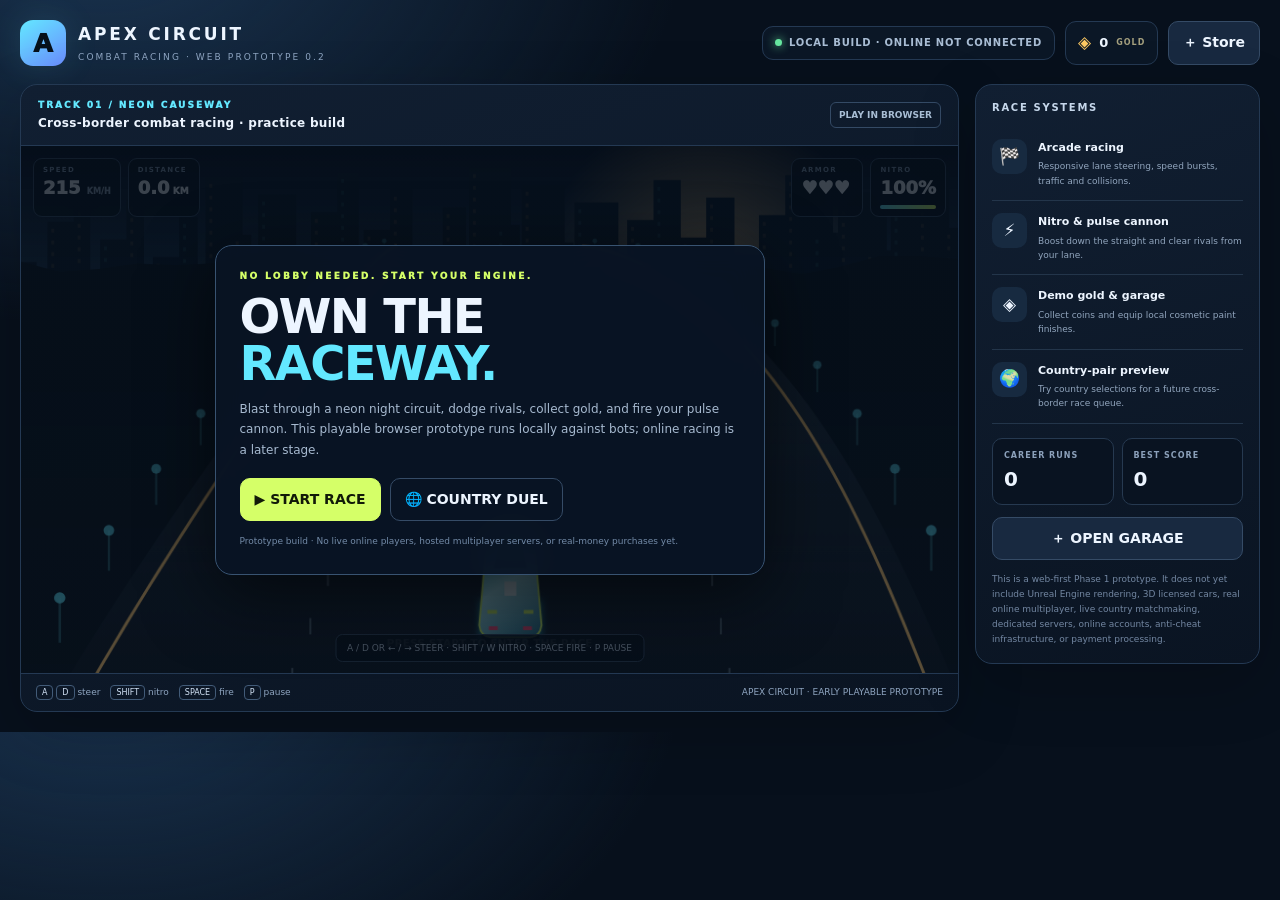
==== apex-circuit/index.html @ bd014fd3 "Publish APEX CIRCUIT browser racing prototype" ====
<!doctype html>
<html lang="en">
<head>
<meta charset="utf-8"><meta name="viewport" content="width=device-width,initial-scale=1,viewport-fit=cover"><meta name="theme-color" content="#07101c">
<title>APEX CIRCUIT — Combat Racing</title>
<style>
:root{--bg:#07101c;--panel:#0d1929;--line:#243953;--muted:#91a5bd;--text:#edf5ff;--cyan:#63e8ff;--lime:#d5ff68;--gold:#ffcb63;--pink:#ff638f}*{box-sizing:border-box}body{margin:0;padding:20px;background:radial-gradient(ellipse at 8% -10%,#1a3451 0,transparent 35%),var(--bg);color:var(--text);font:14px/1.4 Inter,ui-sans-serif,system-ui,-apple-system,"Segoe UI",sans-serif}button,select{font:inherit}button{cursor:pointer;border:1px solid #354b66;border-radius:10px;padding:11px 14px;background:#182940;color:var(--text);font-weight:800;transition:transform .15s,border-color .15s}button:hover{border-color:var(--cyan)}button:active{transform:scale(.98)}button:focus-visible,select:focus-visible{outline:2px solid var(--cyan);outline-offset:3px}.app{max-width:1440px;margin:auto}.top{display:flex;align-items:center;justify-content:space-between;gap:16px;margin-bottom:18px}.brand{display:flex;align-items:center;gap:12px}.mark{width:46px;height:46px;border-radius:13px;display:grid;place-items:center;color:#06111b;font-weight:1000;font-size:25px;background:linear-gradient(145deg,var(--cyan),#6a8dff);box-shadow:0 0 34px #63e8ff22}.brand h1{font-size:17px;letter-spacing:2.8px;margin:0}.brand p{font-size:9px;color:#8fa6c3;letter-spacing:2.1px;margin:4px 0 0}.actions{display:flex;gap:10px;align-items:center}.pill,.wallet{border:1px solid var(--line);border-radius:11px;padding:9px 12px;background:#0b1726;color:#a9bdd4;font-size:10px;font-weight:900;letter-spacing:.8px;white-space:nowrap}.pill:before{content:"";display:inline-block;width:7px;height:7px;background:#67e7a0;border-radius:50%;margin-right:7px;box-shadow:0 0 10px #67e7a0}.wallet{display:flex;gap:8px;align-items:center;color:var(--text);letter-spacing:0;font-size:13px}.gold{color:var(--gold);font-size:17px}.layout{display:grid;grid-template-columns:minmax(0,1fr) 285px;gap:16px;align-items:start}.panel{border:1px solid var(--line);border-radius:17px;overflow:hidden;background:linear-gradient(160deg,#111f32,#0a1422);box-shadow:0 20px 65px #0003}.panel-head{display:flex;align-items:center;justify-content:space-between;gap:12px;padding:14px 17px;border-bottom:1px solid var(--line)}.eyebrow{font-size:9px;color:var(--cyan);font-weight:950;letter-spacing:2px}.panel-head strong{display:block;font-size:12px;margin-top:3px;letter-spacing:.3px}.tag{font-size:9px;color:#a9bed5;border:1px solid #344a65;border-radius:6px;padding:6px 8px;white-space:nowrap;font-weight:900}.stage{position:relative;background:#0b1524}.stage canvas{display:block;width:100%;height:auto;aspect-ratio:16/9;background:#101b2d;touch-action:none}.hud{position:absolute;top:12px;left:12px;right:12px;display:flex;justify-content:space-between;gap:8px;pointer-events:none}.hud-group{display:flex;gap:7px}.hudbox{min-width:72px;border:1px solid #3a526e;border-radius:9px;background:#081321d9;padding:7px 9px;backdrop-filter:blur(8px)}.label{font-size:7px;color:#8ca4c0;font-weight:900;letter-spacing:1.3px;display:block}.value{font-weight:1000;font-size:18px;line-height:1.3;display:block}.meter{width:100%;height:4px;background:#25374c;margin-top:5px;border-radius:5px;overflow:hidden}.meter i{display:block;width:100%;height:100%;background:linear-gradient(90deg,var(--cyan),var(--lime))}.hint{position:absolute;bottom:11px;left:50%;transform:translateX(-50%);border:1px solid #364b64;border-radius:7px;background:#07111edb;padding:7px 11px;font-size:9px;color:#c1d2e5;white-space:nowrap;pointer-events:none}.overlay{position:absolute;inset:0;display:flex;align-items:center;justify-content:center;padding:18px;background:linear-gradient(180deg,#050d17c7,#050d17a8)}.overlay.hide{display:none}.modal{max-width:550px;width:100%;border:1px solid #385371;background:#091424ed;backdrop-filter:blur(16px);border-radius:17px;padding:24px;box-shadow:0 20px 70px #0008}.kicker{color:var(--lime);font-size:9px;font-weight:1000;letter-spacing:2.4px}.modal h2{font-size:clamp(29px,4.5vw,48px);line-height:.98;letter-spacing:-1.7px;margin:10px 0}.modal h2 em{color:var(--cyan);font-style:normal}.modal p{font-size:12px;line-height:1.7;color:#a7bad0;margin:12px 0 18px}.modal-actions{display:flex;flex-wrap:wrap;gap:9px}.primary{background:var(--lime);border-color:var(--lime);color:#111908}.primary:hover{background:#e2ff9a;border-color:#e2ff9a}.ghost{background:transparent}.note{font-size:9px!important;color:#738ba8!important;margin:13px 0 0!important}.side{padding:16px}.side h3{font-size:10px;letter-spacing:1.7px;color:#c6d7eb;margin:0 0 12px}.feature{display:flex;gap:11px;border-bottom:1px solid #23354a;padding:12px 0}.ico{width:35px;height:35px;flex:0 0 auto;display:grid;place-items:center;border-radius:10px;background:#172a40;font-size:17px}.feature b{display:block;font-size:11px;margin:1px 0 4px}.feature small{display:block;color:var(--muted);font-size:9px;line-height:1.6}.stats{display:grid;grid-template-columns:1fr 1fr;gap:8px;margin-top:14px}.stat{padding:11px;border:1px solid #263950;border-radius:10px;background:#091321}.stat span{font-size:8px;color:#8ca1bb;font-weight:900;letter-spacing:1px;display:block}.stat strong{font-size:20px;display:block;margin-top:4px}.side button.full{width:100%;margin-top:12px}.disclaimer{font-size:9px;color:#7387a2;line-height:1.65;margin:12px 0 0}.bottom{display:flex;justify-content:space-between;align-items:center;gap:12px;padding:12px 15px;border-top:1px solid var(--line);color:#8ea4bf;font-size:9px}.keys{display:flex;gap:10px;flex-wrap:wrap}.key{border:1px solid #425b78;border-radius:4px;padding:2px 5px;color:#d2e2f5;font-size:8px}.mobile{display:none;grid-template-columns:1fr 1fr 1fr;gap:8px;padding:10px;background:#091321;border-top:1px solid var(--line)}.mobile button{min-height:46px;touch-action:manipulation}.mobile .fire{background:#38182a;border-color:#72364e}.mobile .boost{background:#153228;border-color:#315d4c}.shopgrid{display:grid;grid-template-columns:repeat(3,1fr);gap:9px;margin-top:15px}.item{border:1px solid #2d425c;border-radius:10px;padding:10px;background:#0d1a2b;text-align:center}.swatch{height:48px;border-radius:7px;margin-bottom:9px;position:relative;overflow:hidden;background:linear-gradient(135deg,#63e8ff,#1d5e91)}.swatch:after{content:"";position:absolute;width:10px;height:80px;background:#ffffffa8;top:-12px;left:48%;transform:rotate(30deg)}.swatch.pink{background:linear-gradient(135deg,#ff638f,#772b60)}.swatch.goldskin{background:linear-gradient(135deg,#ffdc7a,#875018)}.item b{font-size:10px;display:block}.item small{font-size:9px;color:var(--gold);display:block;margin:6px}.item button{width:100%;padding:7px 3px;font-size:9px}.item button.owned{color:#9df4bc;border-color:#2c6749;background:#10291d}.country{display:grid;grid-template-columns:1fr 1fr;gap:10px}.country label{display:block;font-size:9px;color:#9db1c9;margin-bottom:5px}.country select{width:100%;padding:10px;color:#fff;background:#102039;border:1px solid #344c68;border-radius:8px}.close{float:right;padding:5px 9px}.toast{position:absolute;left:50%;top:50%;transform:translate(-50%,-50%);padding:10px 14px;background:#06101de8;border:1px solid var(--cyan);border-radius:10px;font-weight:900;letter-spacing:1px;pointer-events:none;opacity:0;transition:opacity .2s}.toast.show{opacity:1}
@media(max-width:980px){body{padding:12px}.layout{grid-template-columns:1fr}.side{display:grid;grid-template-columns:1fr 1fr;gap:0 20px}.side h3{grid-column:1/-1}.side .features{grid-row:2}.side .stats{grid-column:2;grid-row:2;align-content:start;margin-top:0}.side button.full,.side .disclaimer{grid-column:1/-1}}@media(max-width:600px){body{padding:7px}.top{margin-bottom:10px}.mark{width:37px;height:37px}.brand h1{font-size:13px;letter-spacing:1.6px}.brand p{font-size:7px;letter-spacing:1px}.pill{display:none}.wallet{font-size:11px;padding:7px}.layout{gap:9px}.panel-head{padding:11px}.panel-head strong{font-size:10px}.tag{font-size:7px}.stage canvas{aspect-ratio:4/5}.hud{top:7px;left:7px;right:7px}.hudbox{min-width:56px;padding:5px 6px}.value{font-size:14px}.label{font-size:6px}.hint{display:none}.mobile{display:grid}.bottom{align-items:flex-start;flex-direction:column}.side{display:block;padding:13px}.side .stats{margin-top:12px}.shopgrid{grid-template-columns:1fr 1fr}.modal{padding:18px}.modal h2{font-size:31px}.modal p{font-size:11px}.overlay{padding:9px}.modal-actions button{flex:1}.disclaimer{margin-bottom:0}}
@media(prefers-reduced-motion:reduce){*{transition:none!important}}
</style></head><body><main class="app" id="app">
<header class="top"><div class="brand"><div class="mark">A</div><div><h1>APEX CIRCUIT</h1><p>COMBAT RACING · WEB PROTOTYPE 0.2</p></div></div><div class="actions"><div class="pill">LOCAL BUILD · ONLINE NOT CONNECTED</div><div class="wallet"><span class="gold">◈</span><span id="wallet">0</span><span style="font-size:8px;color:#a6a17f;letter-spacing:1px">GOLD</span></div><button id="storeTop">＋ Store</button></div></header>
<div class="layout"><section class="panel"><div class="panel-head"><div><div class="eyebrow">TRACK 01 / NEON CAUSEWAY</div><strong>Cross-border combat racing · practice build</strong></div><span class="tag">PLAY IN BROWSER</span></div><div class="stage"><canvas id="game" width="960" height="540" aria-label="Playable arcade racing game"></canvas><div class="hud"><div class="hud-group"><div class="hudbox"><span class="label">SPEED</span><span class="value"><span id="speed">000</span> <small style="font-size:8px;color:#91a5bd">KM/H</small></span></div><div class="hudbox"><span class="label">DISTANCE</span><span class="value" id="distance">0.0<span style="font-size:9px"> KM</span></span></div></div><div class="hud-group"><div class="hudbox"><span class="label">ARMOR</span><span class="value" id="armor">♥♥♥</span></div><div class="hudbox"><span class="label">NITRO</span><span class="value" id="nitroVal">100%</span><div class="meter"><i id="nitroMeter"></i></div></div></div></div><div class="hint">A / D OR ← / → STEER · SHIFT / W NITRO · SPACE FIRE · P PAUSE</div><div class="toast" id="toast">NITRO</div>
<div class="overlay" id="startOverlay"><div class="modal"><div class="kicker">NO LOBBY NEEDED. START YOUR ENGINE.</div><h2>OWN THE<br><em>RACEWAY.</em></h2><p>Blast through a neon night circuit, dodge rivals, collect gold, and fire your pulse cannon. This playable browser prototype runs locally against bots; online racing is a later stage.</p><div class="modal-actions"><button class="primary" id="start">▶ START RACE</button><button class="ghost" id="countryOpen">🌐 COUNTRY DUEL</button></div><p class="note">Prototype build · No live online players, hosted multiplayer servers, or real-money purchases yet.</p></div></div>
<div class="overlay hide" id="pauseOverlay"><div class="modal"><div class="kicker">RACE SUSPENDED</div><h2>TAKE A<br><em>BREATHER.</em></h2><p>Your run is paused. Jump back into the race when you're ready.</p><div class="modal-actions"><button class="primary" id="resume">▶ RESUME</button><button class="ghost" id="restart">↻ RESTART</button><button class="ghost" id="home">⌂ HOME</button></div></div></div>
<div class="overlay hide" id="endOverlay"><div class="modal"><div class="kicker" id="endKicker">FINISH LINE CROSSED</div><h2 id="endTitle">YOU OWNED<br><em>THE ROAD.</em></h2><p id="endText">Race complete.</p><div class="stats"><div class="stat"><span>RACE SCORE</span><strong id="finalScore">0</strong></div><div class="stat"><span>GOLD EARNED</span><strong id="finalGold">0</strong></div></div><div class="modal-actions" style="margin-top:15px"><button class="primary" id="again">↻ RACE AGAIN</button><button class="ghost" id="endStore">＋ GARAGE</button></div></div></div>
<div class="overlay hide" id="shopOverlay"><div class="modal"><button class="close" id="shopClose">✕</button><div class="kicker">THE GARAGE / COSMETICS</div><h2>MAKE IT<br><em>YOURS.</em></h2><p>Unlock paint finishes using the gold you collect during races. These items are stored only in this browser for the prototype.</p><div class="shopgrid" id="shopGrid"></div><p class="note">Demo currency only. Payment processing and server-side inventory are not connected.</p></div></div>
<div class="overlay hide" id="countryOverlay"><div class="modal"><button class="close" id="countryClose">✕</button><div class="kicker">GLOBAL MATCHMAKING / PREVIEW</div><h2>CHOOSE YOUR<br><em>RIVAL NATIONS.</em></h2><p>This previews your country-pair idea. No live players are contacted in this demo.</p><div class="country"><div><label for="countryA">TEAM A</label><select id="countryA"><option>India</option><option>Japan</option><option>Germany</option><option>United States</option><option>Brazil</option><option>United Kingdom</option><option>Australia</option></select></div><div><label for="countryB">TEAM B</label><select id="countryB"><option>Japan</option><option>India</option><option>Germany</option><option>United States</option><option>Brazil</option><option>United Kingdom</option><option>Australia</option></select></div></div><div class="stat" style="margin-top:13px"><span>SELECTED MATCHUP</span><strong id="matchup" style="font-size:15px">India vs Japan</strong></div><div class="modal-actions" style="margin-top:14px"><button class="primary" id="setMatchup">USE MATCHUP</button></div><p class="note">Real matchmaking requires player accounts, queue services, ping checks and regional game servers.</p></div></div>
</div><div class="mobile"><button id="left">◀ LEFT</button><button class="fire" id="fire">◎ FIRE</button><button id="right">RIGHT ▶</button><button class="boost" id="boost" style="grid-column:1/-1">⚡ HOLD FOR NITRO</button></div><div class="bottom"><div class="keys"><span><span class="key">A</span> <span class="key">D</span> steer</span><span><span class="key">SHIFT</span> nitro</span><span><span class="key">SPACE</span> fire</span><span><span class="key">P</span> pause</span></div><span>APEX CIRCUIT · EARLY PLAYABLE PROTOTYPE</span></div></section>
<aside class="panel side"><h3>RACE SYSTEMS</h3><div class="features"><div class="feature"><div class="ico">🏁</div><div><b>Arcade racing</b><small>Responsive lane steering, speed bursts, traffic and collisions.</small></div></div><div class="feature"><div class="ico">⚡</div><div><b>Nitro & pulse cannon</b><small>Boost down the straight and clear rivals from your lane.</small></div></div><div class="feature"><div class="ico">◈</div><div><b>Demo gold & garage</b><small>Collect coins and equip local cosmetic paint finishes.</small></div></div><div class="feature"><div class="ico">🌍</div><div><b>Country-pair preview</b><small>Try country selections for a future cross-border race queue.</small></div></div></div><div class="stats"><div class="stat"><span>CAREER RUNS</span><strong id="runs">0</strong></div><div class="stat"><span>BEST SCORE</span><strong id="best">0</strong></div></div><button class="full" id="storeSide">＋ OPEN GARAGE</button><p class="disclaimer">This is a web-first Phase 1 prototype. It does not yet include Unreal Engine rendering, 3D licensed cars, real online multiplayer, live country matchmaking, dedicated servers, online accounts, anti-cheat infrastructure, or payment processing.</p></aside></div></main>
<script>
(()=>{'use strict';const $=id=>document.getElementById(id),c=$('game'),ctx=c.getContext('2d'),W=c.width,H=c.height;
const defaults={gold:0,runs:0,best:0,owned:['cyan'],skin:'cyan',pairA:'India',pairB:'Japan'};let profile={...defaults};try{const old=JSON.parse(localStorage.getItem('apexCircuitWeb_v2')||'null');if(old&&typeof old==='object')profile={...defaults,...old,owned:Array.isArray(old.owned)?old.owned:['cyan']}}catch(_){};const save=()=>{try{localStorage.setItem('apexCircuitWeb_v2',JSON.stringify(profile))}catch(_){}};
const skins=[{id:'cyan',name:'Ion Cyan',price:0,cls:''},{id:'pink',name:'Neon Pulse',price:80,cls:'pink'},{id:'gold',name:'Solar Gold',price:180,cls:'goldskin'}];let state='menu',time=0,elapsed=0,dist=0,score=0,armor=3,nitro=100,playerX=0,targetX=0,roadOffset=0,spawnTimer=.5,coinTimer=1.1,fireTimer=0,damage=0,shake=0,boost=false,keys={left:false,right:false,fire:false,boost:false},objects=[],shots=[],particles=[],sessionGold=0,done=false,last=performance.now(),toastTimer=0;
const rand=(a,b)=>a+Math.random()*(b-a),clamp=(n,a,b)=>Math.max(a,Math.min(b,n)),fmt=n=>Math.floor(Math.max(0,n)).toLocaleString('en-US'),esc=s=>String(s).replace(/[&<>"']/g,c=>({'&':'&amp;','<':'&lt;','>':'&gt;','"':'&quot;',"'":'&#39;'}[c]));
const overlays=['startOverlay','pauseOverlay','endOverlay','shopOverlay','countryOverlay'];function overlay(id){for(const name of overlays)$(name).classList.toggle('hide',name!==id)}function updateProfile(){$('wallet').textContent=fmt(profile.gold);$('runs').textContent=fmt(profile.runs);$('best').textContent=fmt(profile.best)}function hud(){$('speed').textContent=String(Math.round(215+(boost?100:0)+Math.abs(playerX)*15)).padStart(3,'0');$('distance').innerHTML=(dist/1000).toFixed(1)+'<span style="font-size:9px"> KM</span>';$('armor').textContent='♥'.repeat(Math.max(0,armor))+'♡'.repeat(3-Math.max(0,armor));$('nitroVal').textContent=Math.round(nitro)+'%';$('nitroMeter').style.width=nitro+'%'}function notify(t){$('toast').textContent=t;$('toast').classList.add('show');toastTimer=.8}
function newRace(){state='playing';elapsed=dist=score=0;armor=3;nitro=100;playerX=targetX=0;spawnTimer=.4;coinTimer=.9;fireTimer=0;damage=shake=0;objects=[];shots=[];particles=[];sessionGold=0;done=false;keys={left:false,right:false,fire:false,boost:false};boost=false;overlay('');last=performance.now();hud()}
function pause(){if(state==='playing'){state='paused';keys={left:false,right:false,fire:false,boost:false};overlay('pauseOverlay')}else if(state==='paused'){state='playing';overlay('');last=performance.now()}}
function endRace(win){if(done)return;done=true;state='ended';profile.runs++;profile.best=Math.max(profile.best,Math.floor(score));if(win){const bonus=100;profile.gold+=bonus;sessionGold+=bonus}save();updateProfile();$('endKicker').textContent=win?'FINISH LINE CROSSED':'VEHICLE DISABLED';$('endTitle').innerHTML=win?'YOU OWNED<br><em>THE ROAD.</em>':'RACE<br><em>OVER.</em>';$('endText').textContent=win?'The 12 km run is complete. Finish bonus added to your demo wallet.':'Your armor reached zero. Dodge traffic and use the pulse cannon to survive longer.';$('finalScore').textContent=fmt(score);$('finalGold').textContent=fmt(sessionGold);overlay('endOverlay')}
function roadCenter(z){return W*.5+Math.sin(roadOffset+z*2.2)*W*.035+Math.sin(roadOffset*.47+z*4.1)*W*.013}function roadWidth(z){return W*(.105+.39*Math.pow(z,1.1))}function laneX(lane,z){return roadCenter(z)+lane*roadWidth(z)*.29}function project(z){return H*.19+Math.pow(clamp(z,0,1.3),1.7)*H*.9}
function car(x,y,w,h,color,accent,player=false){ctx.save();ctx.translate(x,y);if(player)ctx.rotate((targetX-playerX)*-.12);ctx.shadowColor=color;ctx.shadowBlur=player?10:3;ctx.fillStyle='#050911';ctx.fillRect(-w*.39,h*.15,w*.17,h*.42);ctx.fillRect(w*.22,h*.15,w*.17,h*.42);ctx.shadowBlur=0;ctx.beginPath();ctx.moveTo(-w*.42,h*.38);ctx.lineTo(-w*.34,-h*.25);ctx.quadraticCurveTo(-w*.30,-h*.46,-w*.14,-h*.49);ctx.lineTo(w*.14,-h*.49);ctx.quadraticCurveTo(w*.30,-h*.46,w*.34,-h*.25);ctx.lineTo(w*.42,h*.38);ctx.quadraticCurveTo(w*.40,h*.48,w*.27,h*.49);ctx.lineTo(-w*.27,h*.49);ctx.quadraticCurveTo(-w*.40,h*.48,-w*.42,h*.38);ctx.closePath();let g=ctx.createLinearGradient(-w/2,-h/2,w/2,h/2);g.addColorStop(0,color);g.addColorStop(.48,player?'#b6f8ff':color);g.addColorStop(1,player?'#17627d':'#17293d');ctx.fillStyle=g;ctx.fill();ctx.strokeStyle=accent;ctx.lineWidth=Math.max(1,w*.025);ctx.stroke();ctx.fillStyle='#061321';ctx.beginPath();ctx.moveTo(-w*.23,-h*.14);ctx.lineTo(-w*.15,-h*.36);ctx.lineTo(w*.15,-h*.36);ctx.lineTo(w*.23,-h*.14);ctx.closePath();ctx.fill();ctx.strokeStyle='#a4efff88';ctx.lineWidth=Math.max(1,w*.012);ctx.stroke();ctx.fillStyle=accent;ctx.fillRect(-w*.31,h*.24,w*.13,h*.035);ctx.fillRect(w*.18,h*.24,w*.13,h*.035);ctx.fillStyle=player?'#ff4d78':'#ff536f';ctx.fillRect(-w*.29,h*.39,w*.12,h*.035);ctx.fillRect(w*.17,h*.39,w*.12,h*.035);if(player){ctx.fillStyle='#eafcff';ctx.fillRect(-w*.08,-h*.02,w*.16,h*.13)}ctx.restore()}
function background(dt){const sky=ctx.createLinearGradient(0,0,0,H*.6);sky.addColorStop(0,'#071326');sky.addColorStop(.62,'#244666');sky.addColorStop(1,'#f58c70');ctx.fillStyle=sky;ctx.fillRect(0,0,W,H);let glow=ctx.createRadialGradient(W*.73,H*.22,3,W*.73,H*.22,H*.3);glow.addColorStop(0,'#ffcb7c99');glow.addColorStop(1,'#ffcb7c00');ctx.fillStyle=glow;ctx.fillRect(0,0,W,H*.55);ctx.fillStyle='#0b1b2c';for(let i=0;i<38;i++){const bw=16+(i*19%37),bh=27+(i*41%100),x=i*27-((roadOffset*14)%27);ctx.fillRect(x,H*.27-bh,bw,bh);ctx.fillStyle=i%3===0?'#55d9e122':'#f8c47b22';for(let wy=H*.27-bh+7;wy<H*.27-4;wy+=12)ctx.fillRect(x+4,wy,3,4);ctx.fillStyle='#0b1b2c'}const horizon=H*.22;ctx.fillStyle='#0a1520';ctx.beginPath();ctx.moveTo(0,horizon+15);for(let x=0;x<=W;x+=40)ctx.lineTo(x,horizon+Math.sin(x*.018+roadOffset)*8+Math.sin(x*.041)*5);ctx.lineTo(W,H);ctx.lineTo(0,H);ctx.fill();
ctx.beginPath();for(let i=0;i<=40;i++){const z=i/40,x=roadCenter(z)-roadWidth(z),y=project(z);if(i===0)ctx.moveTo(x,y);else ctx.lineTo(x,y)}for(let i=40;i>=0;i--){const z=i/40;ctx.lineTo(roadCenter(z)+roadWidth(z),project(z))}ctx.closePath();const rg=ctx.createLinearGradient(0,H*.2,0,H);rg.addColorStop(0,'#253648');rg.addColorStop(1,'#111b27');ctx.fillStyle=rg;ctx.fill();
for(const side of [-1,1]){ctx.beginPath();for(let i=0;i<=40;i++){const z=i/40,x=roadCenter(z)+side*roadWidth(z)*.94,y=project(z);if(i===0)ctx.moveTo(x,y);else ctx.lineTo(x,y)}ctx.strokeStyle='#ffca75';ctx.lineWidth=3;ctx.stroke()}
for(let lane=-1;lane<=1;lane+=2){for(let i=0;i<15;i++){const z=((i/15+roadOffset*.42)%1),y=project(z),x=roadCenter(z)+lane*roadWidth(z)*.5,hh=2+z*17;ctx.fillStyle='#9bb4c5';ctx.globalAlpha=.17+z*.35;ctx.fillRect(x-1,y,2,hh);ctx.globalAlpha=1}}
for(let i=0;i<10;i++){const z=((i/10+roadOffset*.32)%1),y=project(z),scale=.15+z*1.25;for(const side of [-1,1]){const x=roadCenter(z)+side*roadWidth(z)*1.07;ctx.strokeStyle='#6cecff55';ctx.lineWidth=2*scale;ctx.beginPath();ctx.moveTo(x,y);ctx.lineTo(x,y-36*scale);ctx.stroke();ctx.fillStyle='#63e8ff';ctx.globalAlpha=.3+z*.65;ctx.beginPath();ctx.arc(x,y-36*scale,2+3*scale,0,Math.PI*2);ctx.fill();ctx.globalAlpha=1}}}
function drawCoin(x,y,size,rot){ctx.save();ctx.translate(x,y);ctx.scale(Math.max(.18,Math.abs(Math.cos(rot))),1);ctx.fillStyle='#ffcc58';ctx.shadowColor='#ffbd40';ctx.shadowBlur=15;ctx.beginPath();ctx.ellipse(0,0,size*.65,size,0,0,Math.PI*2);ctx.fill();ctx.shadowBlur=0;ctx.strokeStyle='#fff0ae';ctx.lineWidth=Math.max(1,size*.12);ctx.stroke();ctx.fillStyle='#956017';ctx.font=`900 ${Math.max(7,size)}px system-ui`;ctx.textAlign='center';ctx.textBaseline='middle';ctx.fillText('◈',0,0);ctx.restore()}
function drawObjects(){const arr=[...objects].sort((a,b)=>a.z-b.z);for(const o of arr){const x=laneX(o.lane,o.z),y=project(o.z),s=.18+o.z*1.15;if(o.type==='enemy')car(x,y,45*s*o.size,67*s*o.size,o.color,'#aef6ff');else if(o.type==='coin')drawCoin(x,y,15*s,time*5+o.spin);else if(o.type==='barrier'){ctx.fillStyle='#dc7143';ctx.fillRect(x-24*s,y-9*s,48*s,18*s);ctx.fillStyle='#ffe0a0';for(let k=-2;k<=2;k+=2)ctx.fillRect(x+k*8*s-3*s,y-7*s,6*s,14*s)}}for(const b of shots){const x=laneX(b.lane,b.z),y=project(b.z);ctx.fillStyle='#8df6ff';ctx.shadowColor='#4de9ff';ctx.shadowBlur=12;ctx.beginPath();ctx.ellipse(x,y,3+4*b.z,8+12*b.z,0,0,Math.PI*2);ctx.fill();ctx.shadowBlur=0}}
function drawPlayer(){const skin=skins.find(s=>s.id===profile.skin)||skins[0],color=skin.id==='pink'?'#f43f82':skin.id==='gold'?'#efb940':'#26bdd6',accent=skin.id==='gold'?'#fff2a8':'#d5ff68',x=roadCenter(.94)+playerX*roadWidth(.94)*.29,y=H*.83+Math.sin(time*15)*1.5;if(boost&&state==='playing'){for(let i=0;i<7;i++){ctx.globalAlpha=rand(.25,.6);ctx.fillStyle=i%2?'#65eeff':'#d5ff68';ctx.beginPath();ctx.moveTo(x-16+i*5,y+38);ctx.lineTo(x-13+i*5,y+rand(65,115));ctx.lineTo(x-8+i*5,y+38);ctx.fill()}ctx.globalAlpha=1}if(damage>0)ctx.globalAlpha=.58+Math.sin(time*45)*.35;car(x,y,76,112,color,accent,true);ctx.globalAlpha=1}
function burst(x,y,color,n=12){for(let i=0;i<n;i++){const a=Math.random()*Math.PI*2,s=rand(35,180);particles.push({x,y,vx:Math.cos(a)*s,vy:Math.sin(a)*s,r:rand(1.4,4),life:rand(.25,.75),max:.75,color})}}
function drawParticles(dt){for(const p of particles){ctx.globalAlpha=Math.max(0,p.life/p.max);ctx.fillStyle=p.color;ctx.beginPath();ctx.arc(p.x,p.y,p.r,0,Math.PI*2);ctx.fill()}ctx.globalAlpha=1;if(damage>0){ctx.fillStyle=`rgba(255,40,95,${Math.min(.2,damage*.2)})`;ctx.fillRect(0,0,W,H)}}
function render(dt){ctx.save();if(shake>0)ctx.translate(rand(-shake,shake),rand(-shake,shake));background(dt);drawObjects();drawPlayer();drawParticles(dt);ctx.restore();if(state==='menu'){ctx.globalAlpha=.6;ctx.fillStyle='#fff';ctx.textAlign='center';ctx.font='900 11px system-ui';ctx.fillText('PRESS START TO ENTER THE RACE',W/2,H*.95);ctx.globalAlpha=1}}
function spawn(type){const lanes=[-1,0,1];objects.push({type,lane:lanes[Math.floor(Math.random()*lanes.length)],z:.01,spin:Math.random()*6,size:rand(.8,1.18),color:['#f04e70','#d5a447','#8e71ff','#e6f0ff'][Math.floor(Math.random()*4)],hit:false})}
function update(dt){time+=dt;elapsed+=dt;const activeBoost=(keys.boost||boost)&&nitro>0;boost=activeBoost;const speed=(activeBoost?1.48:1)*.48;dist+=dt*speed*1000;score+=dt*(activeBoost?128:75);if(activeBoost)nitro=Math.max(0,nitro-dt*35);else nitro=Math.min(100,nitro+dt*10);const steer=(keys.right?1:0)-(keys.left?1:0);targetX=clamp(targetX+steer*dt*2.8,-1,1);playerX+=(targetX-playerX)*Math.min(1,dt*8);spawnTimer-=dt;if(spawnTimer<=0){spawn('enemy');if(Math.random()<.22)spawn('barrier');spawnTimer=rand(.63,1.18)/(activeBoost?1.15:1)}coinTimer-=dt;if(coinTimer<=0){spawn('coin');coinTimer=rand(.95,1.85)}fireTimer-=dt;if(keys.fire&&fireTimer<=0){const lane=playerX<-.35?-1:playerX>.35?1:0;shots.push({lane,z:.84,life:1.1});fireTimer=.2;burst(laneX(lane,.9),H*.82,'#63e8ff',2)}for(const o of objects){o.z+=dt*speed*(o.type==='coin'?.33:.25);o.spin+=dt*5;if(!o.hit&&o.z>.84&&o.z<.99&&Math.abs(o.lane-playerX)<.43){o.hit=true;const x=laneX(o.lane,o.z),y=project(o.z);if(o.type==='coin'){const gain=10;profile.gold+=gain;sessionGold+=gain;score+=90;burst(x,y,'#ffcb63',10);$('wallet').textContent=fmt(profile.gold);save()}else{armor--;damage=.65;shake=5;score=Math.max(0,score-100);burst(x,y,'#ff638f',20);if(armor<=0){endRace(false);return}}}}objects=objects.filter(o=>o.z<1.18&&!o.hit);for(const b of shots){b.z-=dt*1.35;b.life-=dt;for(const o of objects){if(o.type==='enemy'&&!o.hit&&Math.abs(o.lane-b.lane)<.4&&Math.abs(o.z-b.z)<.12){o.hit=true;score+=250;burst(laneX(o.lane,o.z),project(o.z),o.color,16);b.life=0;break}}}shots=shots.filter(b=>b.z>0&&b.life>0);for(const p of particles){p.x+=p.vx*dt;p.y+=p.vy*dt;p.vx*=.95;p.vy*=.95;p.life-=dt}particles=particles.filter(p=>p.life>0);damage=Math.max(0,damage-dt);shake=Math.max(0,shake-dt*15);roadOffset+=dt*.16;if(toastTimer>0){toastTimer-=dt;if(toastTimer<=0)$('toast').classList.remove('show')}hud();if(dist>=12000)endRace(true)}
function loop(t){const dt=last?Math.min(.04,Math.max(0,(t-last)/1000)):0;last=t;if(state==='playing')update(dt);else time+=dt;render(state==='playing'?dt:0);requestAnimationFrame(loop)}
function openShop(){buildShop();overlay('shopOverlay')}function buildShop(){const grid=$('shopGrid');grid.innerHTML='';for(const s of skins){const owned=profile.owned.includes(s.id),current=profile.skin===s.id;const el=document.createElement('div');el.className='item';el.innerHTML=`<div class="swatch ${s.cls}"></div><b>${esc(s.name)}</b><small>${s.price?`◈ ${s.price} GOLD`:'STARTER SKIN'}</small><button type="button" class="${owned?'owned':''}" data-skin="${s.id}">${current?'EQUIPPED':owned?'EQUIP':`UNLOCK · ${s.price}`}</button>`;grid.appendChild(el)}grid.querySelectorAll('[data-skin]').forEach(btn=>btn.addEventListener('click',()=>{const s=skins.find(x=>x.id===btn.dataset.skin);if(!s)return;if(profile.owned.includes(s.id)){profile.skin=s.id;save();buildShop();return}if(profile.gold<s.price){btn.textContent='NEED MORE GOLD';return}profile.gold-=s.price;profile.owned.push(s.id);profile.skin=s.id;save();updateProfile();buildShop()}));updateProfile()}
$('start').addEventListener('click',newRace);$('resume').addEventListener('click',pause);$('restart').addEventListener('click',newRace);$('again').addEventListener('click',newRace);$('home').addEventListener('click',()=>{state='menu';overlay('startOverlay')});$('storeTop').addEventListener('click',openShop);$('storeSide').addEventListener('click',openShop);$('endStore').addEventListener('click',openShop);$('shopClose').addEventListener('click',()=>overlay(state==='ended'?'endOverlay':state==='paused'?'pauseOverlay':'startOverlay'));$('countryOpen').addEventListener('click',()=>{ $('countryA').value=profile.pairA;$('countryB').value=profile.pairB;$('matchup').textContent=profile.pairA+' vs '+profile.pairB;overlay('countryOverlay')});$('countryClose').addEventListener('click',()=>overlay('startOverlay'));function matchText(){const a=$('countryA').value,b=$('countryB').value;$('matchup').textContent=a===b?'Choose two different countries':a+' vs '+b}$('countryA').addEventListener('change',matchText);$('countryB').addEventListener('change',matchText);$('setMatchup').addEventListener('click',()=>{const a=$('countryA').value,b=$('countryB').value;if(a===b){$('matchup').textContent='Choose two different countries';return}profile.pairA=a;profile.pairB=b;save();notify('MATCHUP SAVED');overlay('startOverlay')});
function hold(id,key){const el=$(id);const on=e=>{e.preventDefault();keys[key]=true;if(state==='menu')newRace()};const off=e=>{e.preventDefault();keys[key]=false};el.addEventListener('pointerdown',on);['pointerup','pointercancel','pointerleave','lostpointercapture'].forEach(v=>el.addEventListener(v,off))}hold('left','left');hold('right','right');hold('fire','fire');hold('boost','boost');window.addEventListener('keydown',e=>{if(['ArrowLeft','ArrowRight',' ','Shift','ArrowUp'].includes(e.key))e.preventDefault();if(['ArrowLeft','a','A'].includes(e.key))keys.left=true;if(['ArrowRight','d','D'].includes(e.key))keys.right=true;if(e.key===' '||e.key==='j'||e.key==='J')keys.fire=true;if(e.key==='Shift'||e.key==='w'||e.key==='W'||e.key==='ArrowUp')keys.boost=true;if(e.key==='p'||e.key==='P'||e.key==='Escape'){if(state==='playing'||state==='paused')pause()}});window.addEventListener('keyup',e=>{if(['ArrowLeft','a','A'].includes(e.key))keys.left=false;if(['ArrowRight','d','D'].includes(e.key))keys.right=false;if([' ','j','J'].includes(e.key))keys.fire=false;if(['Shift','w','W','ArrowUp'].includes(e.key))keys.boost=false});window.addEventListener('blur',()=>{keys={left:false,right:false,fire:false,boost:false};if(state==='playing')pause()});updateProfile();buildShop();hud();requestAnimationFrame(loop);
})();
</script></body></html>
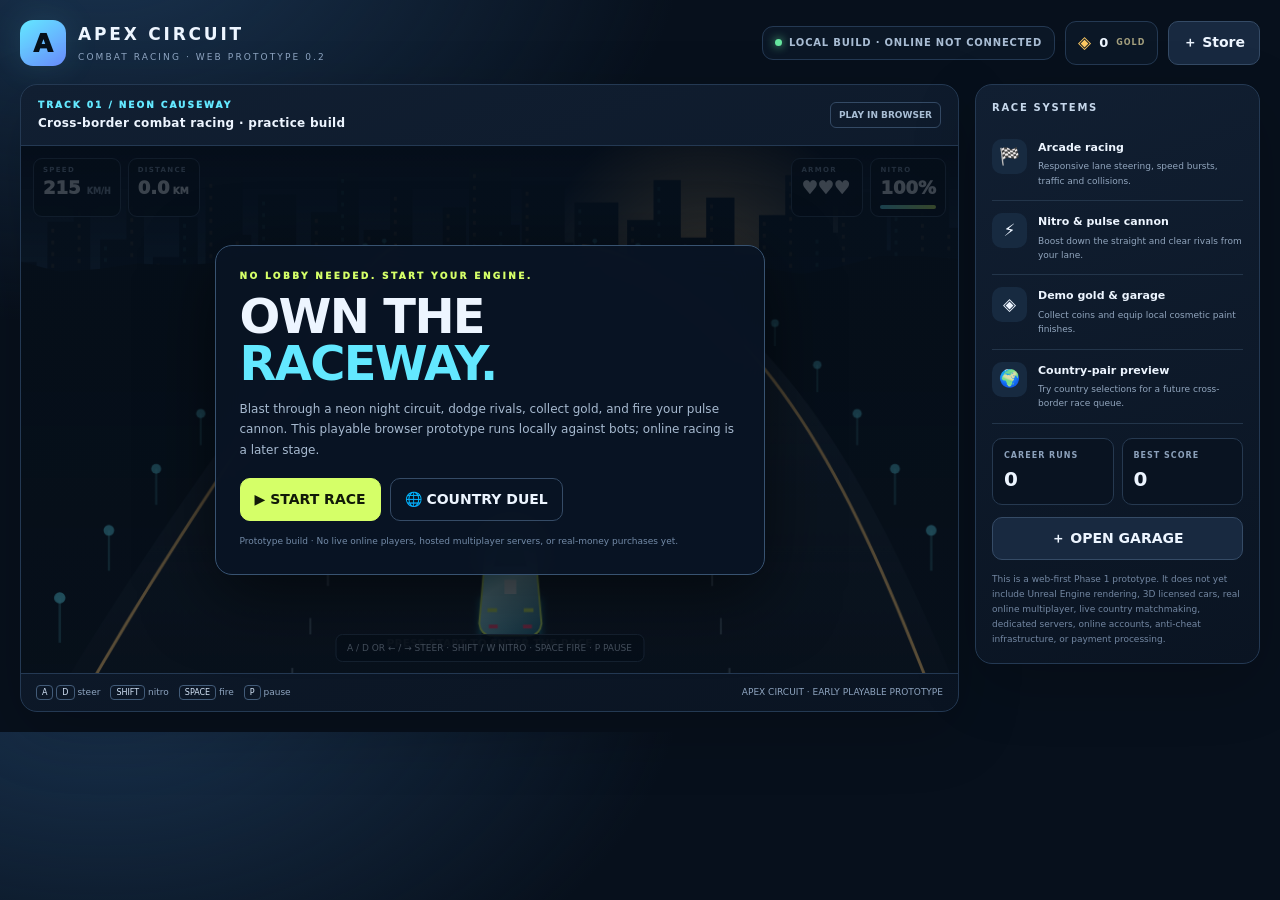
==== commit 50aba041: "Fix nitro boost release handling" ====
--- a/apex-circuit/index.html
+++ b/apex-circuit/index.html
@@ -40,7 +40,7 @@
 function drawParticles(dt){for(const p of particles){ctx.globalAlpha=Math.max(0,p.life/p.max);ctx.fillStyle=p.color;ctx.beginPath();ctx.arc(p.x,p.y,p.r,0,Math.PI*2);ctx.fill()}ctx.globalAlpha=1;if(damage>0){ctx.fillStyle=`rgba(255,40,95,${Math.min(.2,damage*.2)})`;ctx.fillRect(0,0,W,H)}}
 function render(dt){ctx.save();if(shake>0)ctx.translate(rand(-shake,shake),rand(-shake,shake));background(dt);drawObjects();drawPlayer();drawParticles(dt);ctx.restore();if(state==='menu'){ctx.globalAlpha=.6;ctx.fillStyle='#fff';ctx.textAlign='center';ctx.font='900 11px system-ui';ctx.fillText('PRESS START TO ENTER THE RACE',W/2,H*.95);ctx.globalAlpha=1}}
 function spawn(type){const lanes=[-1,0,1];objects.push({type,lane:lanes[Math.floor(Math.random()*lanes.length)],z:.01,spin:Math.random()*6,size:rand(.8,1.18),color:['#f04e70','#d5a447','#8e71ff','#e6f0ff'][Math.floor(Math.random()*4)],hit:false})}
-function update(dt){time+=dt;elapsed+=dt;const activeBoost=(keys.boost||boost)&&nitro>0;boost=activeBoost;const speed=(activeBoost?1.48:1)*.48;dist+=dt*speed*1000;score+=dt*(activeBoost?128:75);if(activeBoost)nitro=Math.max(0,nitro-dt*35);else nitro=Math.min(100,nitro+dt*10);const steer=(keys.right?1:0)-(keys.left?1:0);targetX=clamp(targetX+steer*dt*2.8,-1,1);playerX+=(targetX-playerX)*Math.min(1,dt*8);spawnTimer-=dt;if(spawnTimer<=0){spawn('enemy');if(Math.random()<.22)spawn('barrier');spawnTimer=rand(.63,1.18)/(activeBoost?1.15:1)}coinTimer-=dt;if(coinTimer<=0){spawn('coin');coinTimer=rand(.95,1.85)}fireTimer-=dt;if(keys.fire&&fireTimer<=0){const lane=playerX<-.35?-1:playerX>.35?1:0;shots.push({lane,z:.84,life:1.1});fireTimer=.2;burst(laneX(lane,.9),H*.82,'#63e8ff',2)}for(const o of objects){o.z+=dt*speed*(o.type==='coin'?.33:.25);o.spin+=dt*5;if(!o.hit&&o.z>.84&&o.z<.99&&Math.abs(o.lane-playerX)<.43){o.hit=true;const x=laneX(o.lane,o.z),y=project(o.z);if(o.type==='coin'){const gain=10;profile.gold+=gain;sessionGold+=gain;score+=90;burst(x,y,'#ffcb63',10);$('wallet').textContent=fmt(profile.gold);save()}else{armor--;damage=.65;shake=5;score=Math.max(0,score-100);burst(x,y,'#ff638f',20);if(armor<=0){endRace(false);return}}}}objects=objects.filter(o=>o.z<1.18&&!o.hit);for(const b of shots){b.z-=dt*1.35;b.life-=dt;for(const o of objects){if(o.type==='enemy'&&!o.hit&&Math.abs(o.lane-b.lane)<.4&&Math.abs(o.z-b.z)<.12){o.hit=true;score+=250;burst(laneX(o.lane,o.z),project(o.z),o.color,16);b.life=0;break}}}shots=shots.filter(b=>b.z>0&&b.life>0);for(const p of particles){p.x+=p.vx*dt;p.y+=p.vy*dt;p.vx*=.95;p.vy*=.95;p.life-=dt}particles=particles.filter(p=>p.life>0);damage=Math.max(0,damage-dt);shake=Math.max(0,shake-dt*15);roadOffset+=dt*.16;if(toastTimer>0){toastTimer-=dt;if(toastTimer<=0)$('toast').classList.remove('show')}hud();if(dist>=12000)endRace(true)}
+function update(dt){time+=dt;elapsed+=dt;const activeBoost=keys.boost&&nitro>0;boost=activeBoost;const speed=(activeBoost?1.48:1)*.48;dist+=dt*speed*1000;score+=dt*(activeBoost?128:75);if(activeBoost)nitro=Math.max(0,nitro-dt*35);else nitro=Math.min(100,nitro+dt*10);const steer=(keys.right?1:0)-(keys.left?1:0);targetX=clamp(targetX+steer*dt*2.8,-1,1);playerX+=(targetX-playerX)*Math.min(1,dt*8);spawnTimer-=dt;if(spawnTimer<=0){spawn('enemy');if(Math.random()<.22)spawn('barrier');spawnTimer=rand(.63,1.18)/(activeBoost?1.15:1)}coinTimer-=dt;if(coinTimer<=0){spawn('coin');coinTimer=rand(.95,1.85)}fireTimer-=dt;if(keys.fire&&fireTimer<=0){const lane=playerX<-.35?-1:playerX>.35?1:0;shots.push({lane,z:.84,life:1.1});fireTimer=.2;burst(laneX(lane,.9),H*.82,'#63e8ff',2)}for(const o of objects){o.z+=dt*speed*(o.type==='coin'?.33:.25);o.spin+=dt*5;if(!o.hit&&o.z>.84&&o.z<.99&&Math.abs(o.lane-playerX)<.43){o.hit=true;const x=laneX(o.lane,o.z),y=project(o.z);if(o.type==='coin'){const gain=10;profile.gold+=gain;sessionGold+=gain;score+=90;burst(x,y,'#ffcb63',10);$('wallet').textContent=fmt(profile.gold);save()}else{armor--;damage=.65;shake=5;score=Math.max(0,score-100);burst(x,y,'#ff638f',20);if(armor<=0){endRace(false);return}}}}objects=objects.filter(o=>o.z<1.18&&!o.hit);for(const b of shots){b.z-=dt*1.35;b.life-=dt;for(const o of objects){if(o.type==='enemy'&&!o.hit&&Math.abs(o.lane-b.lane)<.4&&Math.abs(o.z-b.z)<.12){o.hit=true;score+=250;burst(laneX(o.lane,o.z),project(o.z),o.color,16);b.life=0;break}}}shots=shots.filter(b=>b.z>0&&b.life>0);for(const p of particles){p.x+=p.vx*dt;p.y+=p.vy*dt;p.vx*=.95;p.vy*=.95;p.life-=dt}particles=particles.filter(p=>p.life>0);damage=Math.max(0,damage-dt);shake=Math.max(0,shake-dt*15);roadOffset+=dt*.16;if(toastTimer>0){toastTimer-=dt;if(toastTimer<=0)$('toast').classList.remove('show')}hud();if(dist>=12000)endRace(true)}
 function loop(t){const dt=last?Math.min(.04,Math.max(0,(t-last)/1000)):0;last=t;if(state==='playing')update(dt);else time+=dt;render(state==='playing'?dt:0);requestAnimationFrame(loop)}
 function openShop(){buildShop();overlay('shopOverlay')}function buildShop(){const grid=$('shopGrid');grid.innerHTML='';for(const s of skins){const owned=profile.owned.includes(s.id),current=profile.skin===s.id;const el=document.createElement('div');el.className='item';el.innerHTML=`<div class="swatch ${s.cls}"></div><b>${esc(s.name)}</b><small>${s.price?`◈ ${s.price} GOLD`:'STARTER SKIN'}</small><button type="button" class="${owned?'owned':''}" data-skin="${s.id}">${current?'EQUIPPED':owned?'EQUIP':`UNLOCK · ${s.price}`}</button>`;grid.appendChild(el)}grid.querySelectorAll('[data-skin]').forEach(btn=>btn.addEventListener('click',()=>{const s=skins.find(x=>x.id===btn.dataset.skin);if(!s)return;if(profile.owned.includes(s.id)){profile.skin=s.id;save();buildShop();return}if(profile.gold<s.price){btn.textContent='NEED MORE GOLD';return}profile.gold-=s.price;profile.owned.push(s.id);profile.skin=s.id;save();updateProfile();buildShop()}));updateProfile()}
 $('start').addEventListener('click',newRace);$('resume').addEventListener('click',pause);$('restart').addEventListener('click',newRace);$('again').addEventListener('click',newRace);$('home').addEventListener('click',()=>{state='menu';overlay('startOverlay')});$('storeTop').addEventListener('click',openShop);$('storeSide').addEventListener('click',openShop);$('endStore').addEventListener('click',openShop);$('shopClose').addEventListener('click',()=>overlay(state==='ended'?'endOverlay':state==='paused'?'pauseOverlay':'startOverlay'));$('countryOpen').addEventListener('click',()=>{ $('countryA').value=profile.pairA;$('countryB').value=profile.pairB;$('matchup').textContent=profile.pairA+' vs '+profile.pairB;overlay('countryOverlay')});$('countryClose').addEventListener('click',()=>overlay('startOverlay'));function matchText(){const a=$('countryA').value,b=$('countryB').value;$('matchup').textContent=a===b?'Choose two different countries':a+' vs '+b}$('countryA').addEventListener('change',matchText);$('countryB').addEventListener('change',matchText);$('setMatchup').addEventListener('click',()=>{const a=$('countryA').value,b=$('countryB').value;if(a===b){$('matchup').textContent='Choose two different countries';return}profile.pairA=a;profile.pairB=b;save();notify('MATCHUP SAVED');overlay('startOverlay')});
